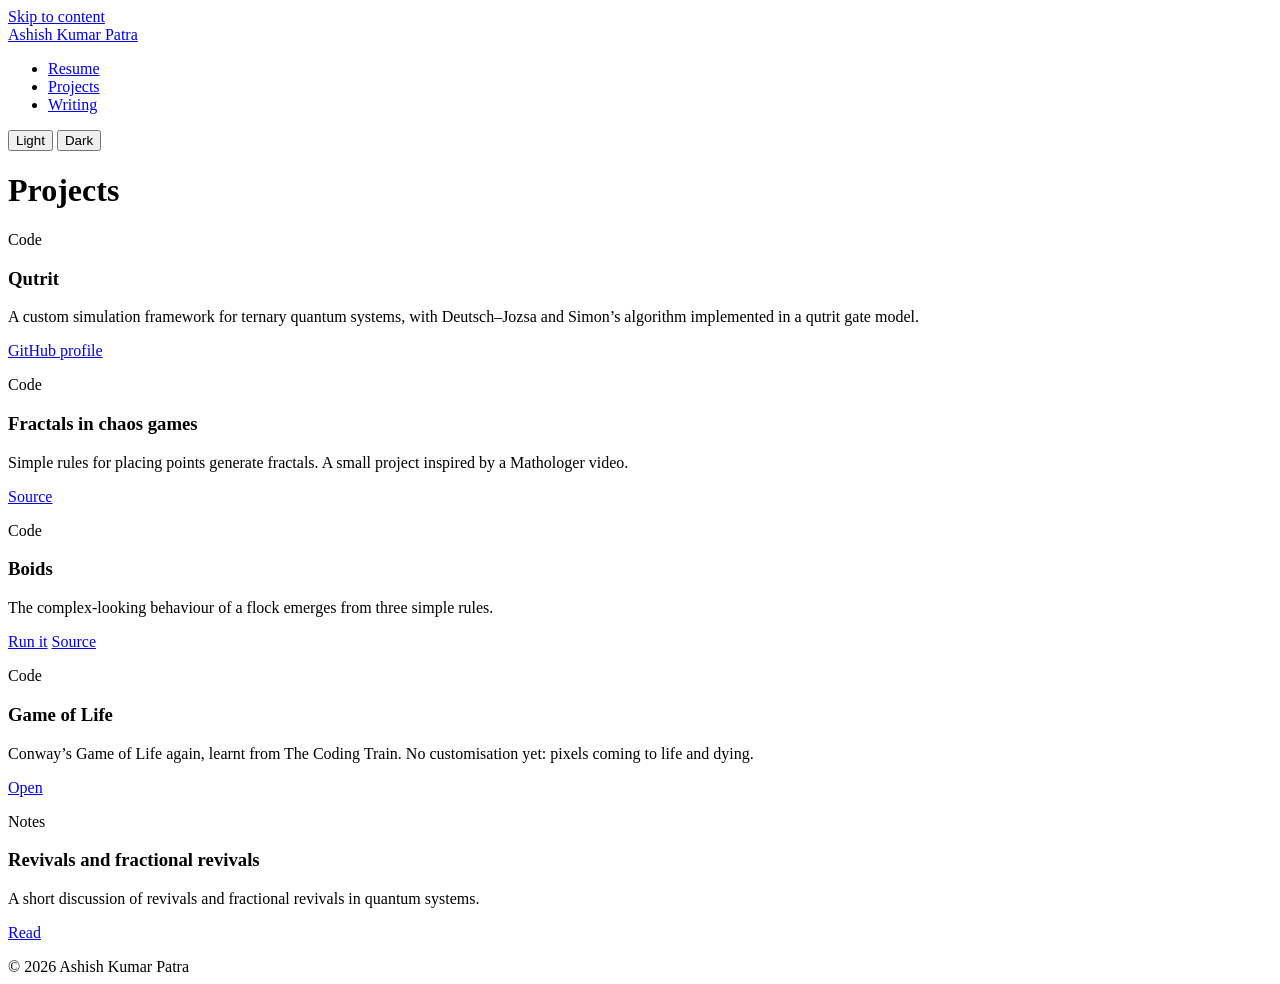
==== articles/projects.html @ 5463aeed "Create projects.html" ====
<!DOCTYPE html>
<html lang="en">
<head>
  <meta charset="utf-8">
  <meta name="viewport" content="width=device-width, initial-scale=1">
  <title>Projects | Ashish Kumar Patra</title>
  <meta name="description" content="Code and small projects by Ashish Kumar Patra: simulations, fractals, boids and a qutrit simulator.">
  <meta name="color-scheme" content="light dark">
  <meta property="og:title" content="Projects | Ashish Kumar Patra">
  <meta property="og:description" content="Code and small projects by Ashish Kumar Patra: simulations, fractals, boids and a qutrit simulator.">
  <meta property="og:type" content="website">
  <meta property="og:url" content="https://ashishkp.in/projects.html">
  <script src="assets/site.js"></script>
  <link rel="icon" href="data:image/svg+xml,%3Csvg xmlns='http://www.w3.org/2000/svg' viewBox='0 0 64 64'%3E%3Crect width='64' height='64' rx='14' fill='%232F55D4'/%3E%3Ctext x='32' y='45' font-family='Georgia,serif' font-size='40' text-anchor='middle' fill='white'%3EA%3C/text%3E%3C/svg%3E">
  <link rel="preconnect" href="https://fonts.googleapis.com">
  <link rel="preconnect" href="https://fonts.gstatic.com" crossorigin>
  <link href="https://fonts.googleapis.com/css2?family=Instrument+Sans:ital,wght@0,400..700;1,400..700&display=swap" rel="stylesheet">
  <link rel="stylesheet" href="assets/style.css">
</head>

<body>
  <a class="skip" href="#main">Skip to content</a>

  <header class="top">
    <a class="home" href="index.html">Ashish Kumar Patra</a>
    <div class="top-right">
      <nav aria-label="Pages">
        <ul>
          <li><a href="resume.html">Resume</a></li>
          <li><a href="projects.html" aria-current="page">Projects</a></li>
          <li><a href="writing.html">Writing</a></li>
        </ul>
      </nav>
      <div class="theme" role="group" aria-label="Colour theme">
        <button type="button" data-theme-choice="light" aria-pressed="false">Light</button>
        <button type="button" data-theme-choice="dark" aria-pressed="false">Dark</button>
      </div>
    </div>
  </header>

  <div class="page">
    <main id="main">
      <h1 class="title">Projects</h1>

      <section aria-label="Projects">
<article class="entry">
          <p class="when">Code</p>
          <div class="what">
            <h3>Qutrit</h3>
            <p class="summary">A custom simulation framework for ternary quantum systems, with Deutsch&ndash;Jozsa and Simon&rsquo;s algorithm implemented in a qutrit gate model.</p>
            <p class="links"><a href="https://github.com/ashish-kp" rel="noopener">GitHub profile</a></p>
          </div>
        </article>

<article class="entry">
          <p class="when">Code</p>
          <div class="what">
            <h3>Fractals in chaos games</h3>
            <p class="summary">Simple rules for placing points generate fractals. A small project inspired by a Mathologer video.</p>
            <p class="links"><a href="https://github.com/ashish-kp/fractals_from_chaos_game" rel="noopener">Source</a></p>
          </div>
        </article>

<article class="entry">
          <p class="when">Code</p>
          <div class="what">
            <h3>Boids</h3>
            <p class="summary">The complex-looking behaviour of a flock emerges from three simple rules.</p>
            <p class="links">
              <a href="https://www.glowscript.org/#/user/p.b.ashish786/folder/MyPrograms/program/boids" rel="noopener">Run it</a>
              <a href="https://github.com/ashish-kp/Boids_Boi" rel="noopener">Source</a>
            </p>
          </div>
        </article>

<article class="entry">
          <p class="when">Code</p>
          <div class="what">
            <h3>Game of Life</h3>
            <p class="summary">Conway&rsquo;s Game of Life again, learnt from The Coding Train. No customisation yet: pixels coming to life and dying.</p>
            <p class="links"><a href="others/game_of_life/the_game.html">Open</a></p>
          </div>
        </article>

<article class="entry">
          <p class="when">Notes</p>
          <div class="what">
            <h3>Revivals and fractional revivals</h3>
            <p class="summary">A short discussion of revivals and fractional revivals in quantum systems.</p>
            <p class="links"><a href="https://drive.google.com/file/d/1EnmGRT3whFDGnIUfVNWVLsKr3d_BPI36/view?usp=sharing" rel="noopener">Read</a></p>
          </div>
        </article>
      </section>

      <footer>
        &copy; 2026 Ashish Kumar Patra
      </footer>
    </main>
  </div>
</body>
</html>
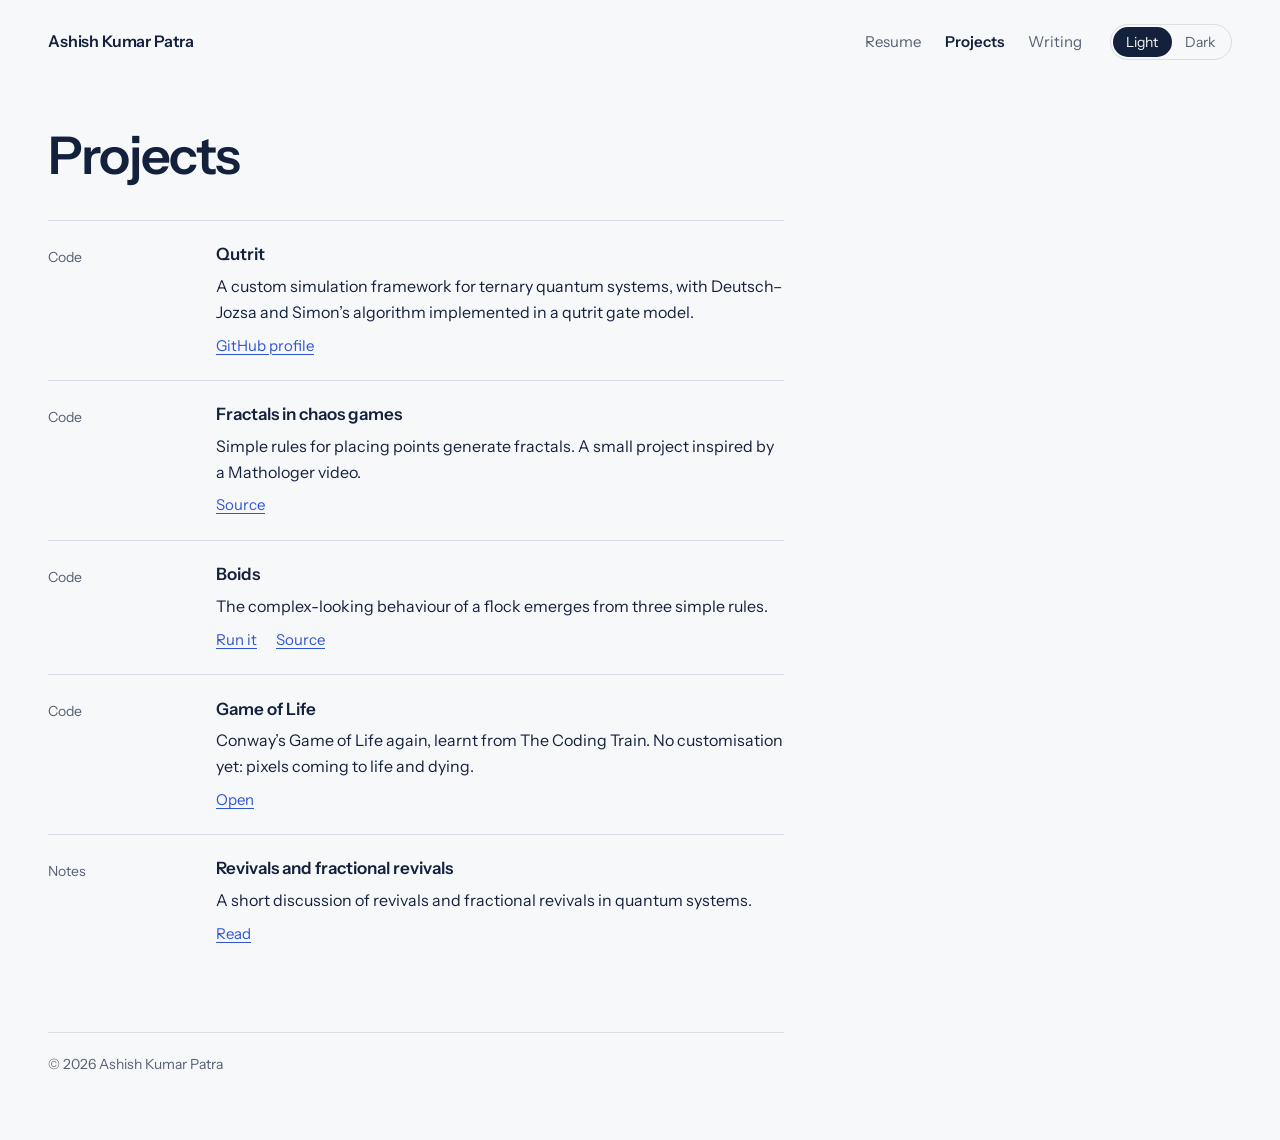
==== commit f9cf4e2d: "Update projects.html" ====
--- a/articles/projects.html
+++ b/articles/projects.html
@@ -9,20 +9,20 @@
   <meta property="og:title" content="Projects | Ashish Kumar Patra">
   <meta property="og:description" content="Code and small projects by Ashish Kumar Patra: simulations, fractals, boids and a qutrit simulator.">
   <meta property="og:type" content="website">
-  <meta property="og:url" content="https://ashishkp.in/projects.html">
-  <script src="assets/site.js"></script>
+  <meta property="og:url" content="https://ashishkp.in/articles/projects.html">
+  <script src="../assets/site.js"></script>
   <link rel="icon" href="data:image/svg+xml,%3Csvg xmlns='http://www.w3.org/2000/svg' viewBox='0 0 64 64'%3E%3Crect width='64' height='64' rx='14' fill='%232F55D4'/%3E%3Ctext x='32' y='45' font-family='Georgia,serif' font-size='40' text-anchor='middle' fill='white'%3EA%3C/text%3E%3C/svg%3E">
   <link rel="preconnect" href="https://fonts.googleapis.com">
   <link rel="preconnect" href="https://fonts.gstatic.com" crossorigin>
   <link href="https://fonts.googleapis.com/css2?family=Instrument+Sans:ital,wght@0,400..700;1,400..700&display=swap" rel="stylesheet">
-  <link rel="stylesheet" href="assets/style.css">
+  <link rel="stylesheet" href="../assets/style.css">
 </head>
 
 <body>
   <a class="skip" href="#main">Skip to content</a>
 
   <header class="top">
-    <a class="home" href="index.html">Ashish Kumar Patra</a>
+    <a class="home" href="../index.html">Ashish Kumar Patra</a>
     <div class="top-right">
       <nav aria-label="Pages">
         <ul>
@@ -78,7 +78,7 @@
           <div class="what">
             <h3>Game of Life</h3>
             <p class="summary">Conway&rsquo;s Game of Life again, learnt from The Coding Train. No customisation yet: pixels coming to life and dying.</p>
-            <p class="links"><a href="others/game_of_life/the_game.html">Open</a></p>
+            <p class="links"><a href="../others/game_of_life/the_game.html">Open</a></p>
           </div>
         </article>
 
--- a/assets/style.css
+++ b/assets/style.css
@@ -0,0 +1,287 @@
+:root {
+  --ground: #F7F8FA;
+  --ink: #14213D;
+  --muted: #566074;
+  --rule: #D8DDE6;
+  --accent: #2F55D4;
+  --sans: 'Instrument Sans', system-ui, -apple-system, 'Segoe UI', sans-serif;
+}
+
+:root { color-scheme: light; }
+
+:root[data-theme="dark"] {
+  color-scheme: dark;
+  --ground: #0E1423;
+  --ink: #E6EAF3;
+  --muted: #9AA5BC;
+  --rule: #242E48;
+  --accent: #8EA6FF;
+}
+
+@media (prefers-color-scheme: dark) {
+  :root:not([data-theme="light"]) {
+    color-scheme: dark;
+    --ground: #0E1423;
+    --ink: #E6EAF3;
+    --muted: #9AA5BC;
+    --rule: #242E48;
+    --accent: #8EA6FF;
+  }
+}
+
+*, *::before, *::after { box-sizing: border-box; }
+
+html { scroll-behavior: smooth; scroll-padding-top: 2rem; }
+@media (prefers-reduced-motion: reduce) { html { scroll-behavior: auto; } }
+
+body {
+  margin: 0;
+  background: var(--ground);
+  color: var(--ink);
+  font-family: var(--sans);
+  font-size: 1rem;
+  line-height: 1.6;
+  -webkit-font-smoothing: antialiased;
+}
+
+a { color: var(--accent); text-decoration-thickness: 1px; text-underline-offset: 0.2em; }
+a:hover { text-decoration-thickness: 2px; }
+a:focus-visible, button:focus-visible {
+  outline: 2px solid var(--accent);
+  outline-offset: 3px;
+  border-radius: 2px;
+}
+
+.skip {
+  position: absolute; left: -999px; top: 0.5rem;
+  background: var(--ink); color: var(--ground);
+  padding: 0.5rem 0.75rem; z-index: 10;
+}
+.skip:focus { left: 0.5rem; }
+
+/* ---------- Theme switch ---------- */
+.theme {
+  display: inline-flex;
+  padding: 2px;
+  border: 1px solid var(--rule);
+  border-radius: 999px;
+}
+.theme button {
+  margin: 0;
+  padding: 0.25rem 0.85rem;
+  border: 0;
+  border-radius: 999px;
+  background: transparent;
+  color: var(--muted);
+  font: inherit;
+  font-size: 0.875rem;
+  cursor: pointer;
+}
+.theme button:hover { color: var(--ink); }
+.theme button[aria-pressed="true"] { background: var(--ink); color: var(--ground); }
+
+/* ---------- Landing page ---------- */
+.landing {
+  position: relative;
+  max-width: none;
+  min-height: 100vh;
+  min-height: 100dvh;
+  display: flex;
+  flex-direction: column;
+  justify-content: center;
+  padding: 5rem clamp(1.25rem, 6vw, 6rem);
+}
+.landing .theme {
+  position: absolute;
+  top: 1.5rem;
+  right: clamp(1.25rem, 4vw, 3rem);
+}
+.landing h1 {
+  margin: 0;
+  font-weight: 600;
+  font-size: clamp(2.75rem, 7.5vw, 6.5rem);
+  line-height: 1;
+  letter-spacing: -0.045em;
+  text-wrap: balance;
+}
+.landing nav ul {
+  display: flex;
+  flex-wrap: wrap;
+  gap: 0.5rem 2.25rem;
+  margin: clamp(1.75rem, 4vw, 3rem) 0 0;
+  padding: 0;
+  list-style: none;
+  font-size: 1.125rem;
+}
+.landing nav a {
+  color: var(--ink);
+  text-decoration: none;
+  padding-bottom: 0.15rem;
+  border-bottom: 1px solid var(--rule);
+}
+.landing nav a:hover { color: var(--accent); border-bottom-color: var(--accent); }
+
+/* ---------- Top bar (inner pages) ---------- */
+.top {
+  display: flex;
+  flex-wrap: wrap;
+  align-items: center;
+  justify-content: space-between;
+  gap: 0.75rem 2rem;
+  max-width: 80rem;
+  margin: 0 auto;
+  padding: 1.5rem clamp(1.25rem, 4vw, 3rem);
+}
+.home {
+  color: var(--ink);
+  font-weight: 600;
+  letter-spacing: -0.01em;
+  text-decoration: none;
+}
+.top-right { display: flex; flex-wrap: wrap; align-items: center; gap: 0.75rem 1.75rem; }
+.top-right ul { display: flex; gap: 1.5rem; margin: 0; padding: 0; list-style: none; }
+.top-right a { color: var(--muted); text-decoration: none; font-size: 0.9375rem; }
+.top-right a:hover { color: var(--ink); }
+.top-right a[aria-current="page"] { color: var(--ink); font-weight: 600; }
+
+/* ---------- Inner page frame ---------- */
+.page {
+  max-width: 80rem;
+  margin: 0 auto;
+  padding: clamp(1.5rem, 5vh, 3rem) clamp(1.25rem, 4vw, 3rem) 4rem;
+}
+
+.title {
+  margin: 0 0 clamp(1.75rem, 4vh, 2.75rem);
+  font-weight: 600;
+  font-size: clamp(2.25rem, 4.5vw, 3.25rem);
+  line-height: 1.05;
+  letter-spacing: -0.035em;
+}
+
+.layout {
+  display: grid;
+  grid-template-columns: minmax(12rem, 15rem) minmax(0, 1fr);
+  column-gap: clamp(2rem, 6vw, 5rem);
+}
+
+.side {
+  position: sticky;
+  top: 2rem;
+  align-self: start;
+  max-height: calc(100vh - 4rem);
+  max-height: calc(100dvh - 4rem);
+  overflow-y: auto;
+  display: flex;
+  flex-direction: column;
+  gap: 2rem;
+  padding-top: 0.5rem;
+}
+
+.nav { display: flex; flex-direction: column; gap: 0.1rem; margin: 0; padding: 0; list-style: none; }
+.nav a {
+  display: inline-block;
+  padding: 0.2rem 0;
+  color: var(--muted);
+  text-decoration: none;
+  font-size: 0.9375rem;
+}
+.nav a:hover { color: var(--ink); }
+.nav a[aria-current="true"] { color: var(--ink); font-weight: 600; }
+.nav a[aria-current="true"]::before {
+  content: "";
+  display: inline-block;
+  width: 1.25rem; height: 2px;
+  margin-right: 0.6rem;
+  vertical-align: middle;
+  background: var(--accent);
+}
+
+.contact { margin: 0; padding: 0; list-style: none; font-size: 0.9375rem; }
+.contact li + li { margin-top: 0.3rem; }
+.contact .cv { margin-top: 0.9rem; font-weight: 600; }
+
+main { max-width: 46rem; }
+
+.lede {
+  margin: 0;
+  font-weight: 500;
+  font-size: clamp(1.3rem, 2vw, 1.625rem);
+  line-height: 1.4;
+  letter-spacing: -0.015em;
+  text-wrap: pretty;
+}
+.about p:not(.lede) { margin: 1.25rem 0 0; color: var(--muted); max-width: 38rem; }
+
+section { padding-top: 3.5rem; }
+main > section:first-of-type { padding-top: 0; }
+
+h2 {
+  margin: 0 0 1.25rem;
+  font-weight: 600;
+  font-size: 1.625rem;
+  line-height: 1.15;
+  letter-spacing: -0.025em;
+}
+
+.entry {
+  display: grid;
+  grid-template-columns: 8.5rem minmax(0, 1fr);
+  column-gap: 2rem;
+  padding: 1.4rem 0;
+  border-top: 1px solid var(--rule);
+}
+.when {
+  margin: 0.15rem 0 0;
+  color: var(--muted);
+  font-size: 0.875rem;
+  font-variant-numeric: tabular-nums;
+}
+h3 { margin: 0; font-size: 1.0625rem; font-weight: 600; line-height: 1.35; text-wrap: balance; }
+h3 a { color: var(--ink); text-decoration-color: var(--rule); }
+h3 a:hover { color: var(--accent); text-decoration-color: currentColor; }
+.where { margin: 0.15rem 0 0; color: var(--muted); }
+.meta { margin: 0.35rem 0 0; color: var(--muted); font-size: 0.9375rem; }
+.meta strong { color: var(--ink); font-weight: 600; }
+.summary { margin: 0.5rem 0 0; max-width: 38rem; }
+
+.what ul { margin: 0.75rem 0 0; padding-left: 1.1rem; max-width: 40rem; }
+.what li { margin-top: 0.45rem; padding-left: 0.2rem; }
+.what li::marker { color: var(--muted); }
+
+.tag {
+  display: inline-block;
+  margin-left: 0.5rem;
+  padding: 0 0.5rem;
+  border: 1px solid var(--rule);
+  border-radius: 999px;
+  color: var(--muted);
+  font-size: 0.8125rem;
+  font-weight: 500;
+  vertical-align: 0.1em;
+}
+
+.links { margin: 0.5rem 0 0; font-size: 0.9375rem; }
+.links a + a { margin-left: 1rem; }
+
+footer {
+  margin-top: 4rem;
+  padding-top: 1.25rem;
+  border-top: 1px solid var(--rule);
+  color: var(--muted);
+  font-size: 0.875rem;
+}
+
+/* ---------- Narrow screens ---------- */
+@media (max-width: 62rem) {
+  .layout { grid-template-columns: 1fr; }
+  .side { position: static; max-height: none; overflow: visible; gap: 1.5rem; margin-bottom: 2.5rem; }
+  .nav { flex-direction: row; flex-wrap: wrap; gap: 0.25rem 1.25rem; }
+  .nav a[aria-current="true"]::before { display: none; }
+}
+
+@media (max-width: 40rem) {
+  .entry { grid-template-columns: 1fr; row-gap: 0.35rem; }
+  .when { margin: 0; }
+  section { padding-top: 3rem; }
+}
